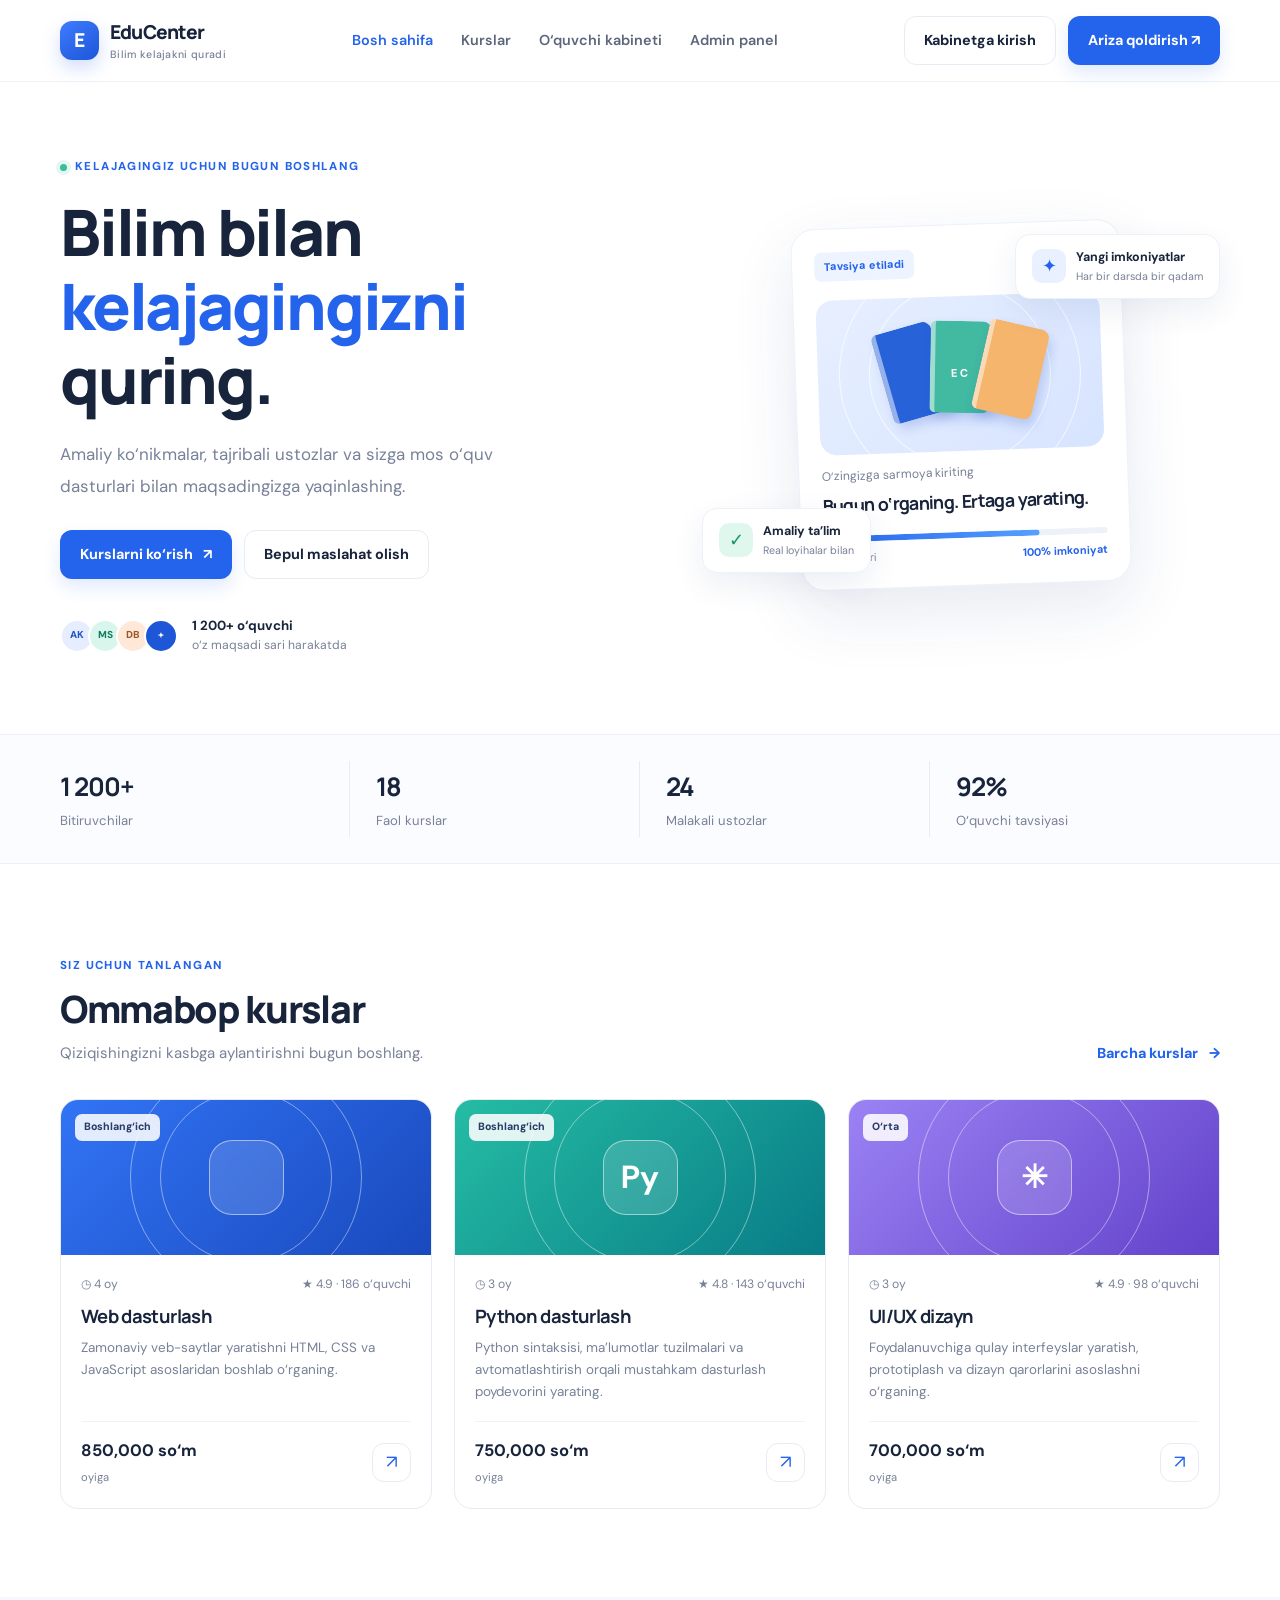
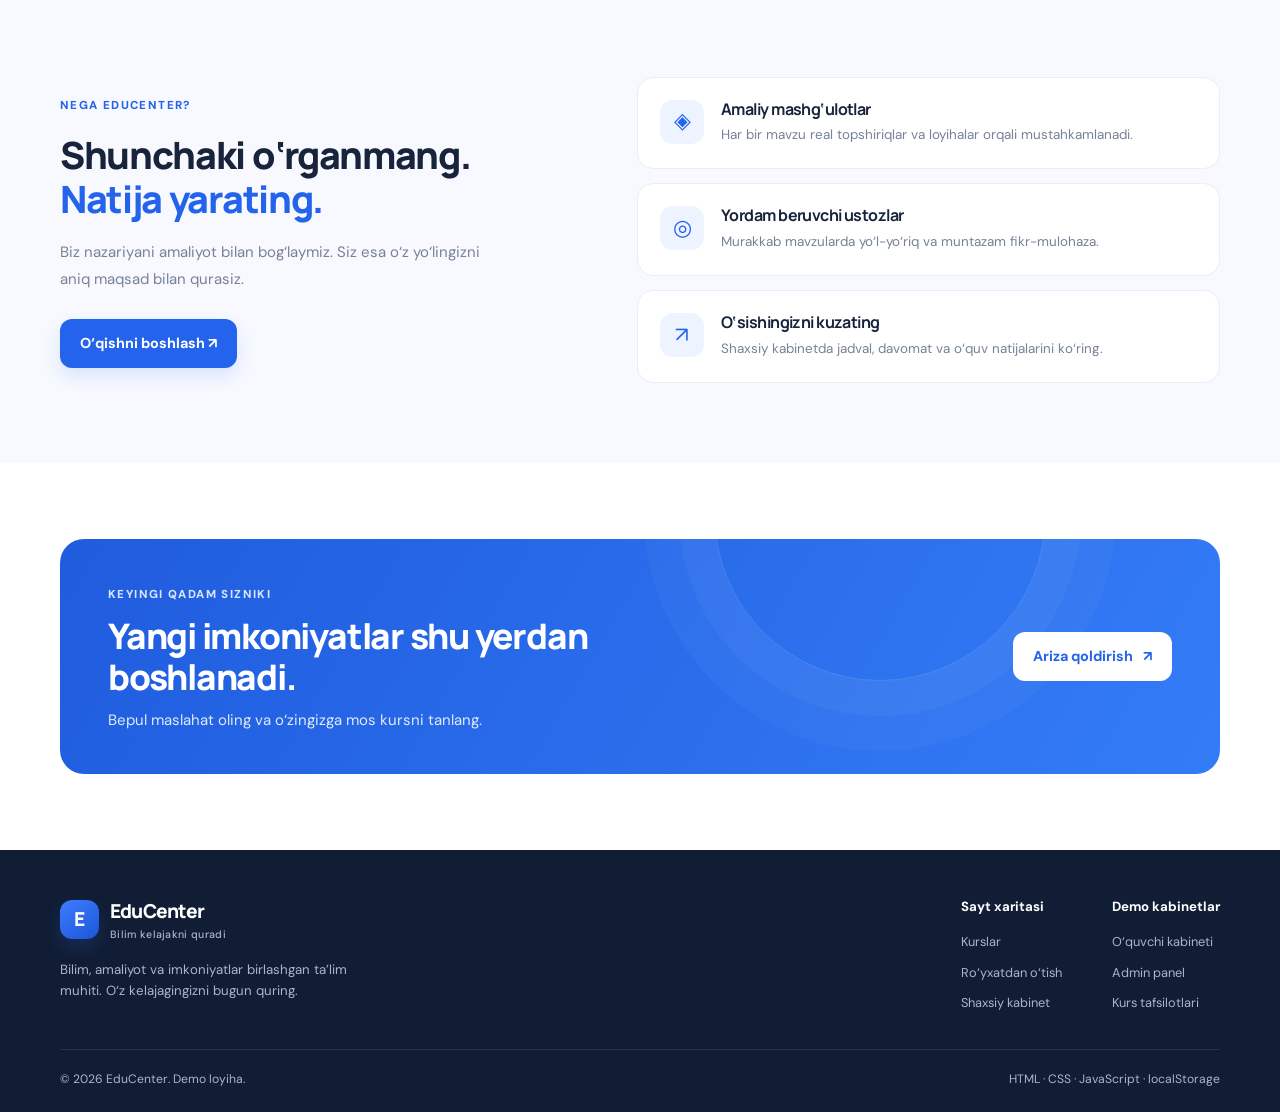
==== index.html @ 7890d6d8 "yuklayapman" ====
<!doctype html>
<html lang="uz">
<head>
  <meta charset="utf-8"><meta name="viewport" content="width=device-width, initial-scale=1">
  <title>EduCenter — Bilim kelajakni quradi</title>
  <link rel="stylesheet" href="css/style.css">
</head>
<body data-page="home">
  <div id="site-header"></div>
  <main>
    <section class="hero container">
      <div class="hero-copy">
        <span class="eyebrow"><span class="dot"></span> Kelajagingiz uchun bugun boshlang</span>
        <h1>Bilim bilan <span>kelajagingizni</span> quring.</h1>
        <p>Amaliy ko‘nikmalar, tajribali ustozlar va sizga mos o‘quv dasturlari bilan maqsadingizga yaqinlashing.</p>
        <div class="hero-actions"><a class="btn btn-primary" href="courses.html">Kurslarni ko‘rish <span>↗</span></a><a class="btn btn-light" href="register.html">Bepul maslahat olish</a></div>
        <div class="hero-proof"><div class="avatar-stack"><span>AK</span><span>MS</span><span>DB</span><span>+</span></div><div><strong>1 200+ o‘quvchi</strong><small>o‘z maqsadi sari harakatda</small></div></div>
      </div>
      <div class="hero-art">
        <div class="art-glow"></div><div class="floating-card card-top"><span class="mini-icon">✦</span><div><strong>Yangi imkoniyatlar</strong><small>Har bir darsda bir qadam</small></div></div>
        <div class="learning-card"><div class="learning-top"><span class="tag">Tavsiya etiladi</span><span class="round-icon">↗</span></div><div class="book-illustration"><div class="book book-one"></div><div class="book book-two"></div><div class="book book-three"></div><span>EC</span></div><p class="muted">O‘zingizga sarmoya kiriting</p><h3>Bugun o‘rganing. Ertaga yarating.</h3><div class="progress-line"><span></span></div><div class="progress-label"><span>O‘sish sari</span><strong>100% imkoniyat</strong></div></div>
        <div class="floating-card card-bottom"><span class="check-icon">✓</span><div><strong>Amaliy ta’lim</strong><small>Real loyihalar bilan</small></div></div>
      </div>
    </section>
    <section class="stats-strip"><div class="container stats-grid"><div><strong>1 200+</strong><span>Bitiruvchilar</span></div><div><strong>18</strong><span>Faol kurslar</span></div><div><strong>24</strong><span>Malakali ustozlar</span></div><div><strong>92%</strong><span>O‘quvchi tavsiyasi</span></div></div></section>
    <section class="section container"><div class="section-heading"><div><span class="eyebrow">Siz uchun tanlangan</span><h2>Ommabop kurslar</h2><p>Qiziqishingizni kasbga aylantirishni bugun boshlang.</p></div><a class="text-link" href="courses.html">Barcha kurslar <span>→</span></a></div><div class="course-grid" id="featured-courses"></div></section>
    <section class="why-section"><div class="container why-grid"><div><span class="eyebrow">Nega EduCenter?</span><h2>Shunchaki o‘rganmang.<br><span>Natija yarating.</span></h2><p class="muted">Biz nazariyani amaliyot bilan bog‘laymiz. Siz esa o‘z yo‘lingizni aniq maqsad bilan qurasiz.</p><a class="btn btn-primary" href="register.html">O‘qishni boshlash ↗</a></div><div class="benefit-list"><article class="benefit"><span class="benefit-icon">◈</span><div><h3>Amaliy mashg‘ulotlar</h3><p>Har bir mavzu real topshiriqlar va loyihalar orqali mustahkamlanadi.</p></div></article><article class="benefit"><span class="benefit-icon">◎</span><div><h3>Yordam beruvchi ustozlar</h3><p>Murakkab mavzularda yo‘l-yo‘riq va muntazam fikr-mulohaza.</p></div></article><article class="benefit"><span class="benefit-icon">↗</span><div><h3>O‘sishingizni kuzating</h3><p>Shaxsiy kabinetda jadval, davomat va o‘quv natijalarini ko‘ring.</p></div></article></div></div></section>
    <section class="cta container"><div><span class="eyebrow light-eyebrow">Keyingi qadam sizniki</span><h2>Yangi imkoniyatlar shu yerdan boshlanadi.</h2><p>Bepul maslahat oling va o‘zingizga mos kursni tanlang.</p></div><a class="btn btn-white" href="register.html">Ariza qoldirish <span>↗</span></a></section>
  </main>
  <div id="site-footer"></div>
  <script src="js/data.js"></script><script src="js/app.js"></script><script src="js/home.js"></script>
</body></html>
---- css/style.css ----
@import url('https://fonts.googleapis.com/css2?family=DM+Sans:wght@400;500;600;700&family=Manrope:wght@400;500;600;700;800&display=swap');
:root{--blue:#2463eb;--blue-dark:#1747b8;--navy:#14213d;--ink:#18243b;--muted:#778198;--line:#e7ebf3;--soft:#f5f8ff;--white:#fff;--green:#168568;--shadow:0 18px 50px rgba(29,55,105,.08);--radius:20px}*{box-sizing:border-box}html{scroll-behavior:smooth}body{margin:0;background:#fff;color:var(--ink);font-family:'DM Sans',sans-serif;font-size:15px;line-height:1.6}h1,h2,h3,h4,p{margin-top:0}h1,h2,h3{font-family:Manrope,sans-serif;letter-spacing:-.035em;line-height:1.16}h1{font-size:clamp(2.4rem,5vw,4.3rem);font-weight:800}h2{font-size:clamp(1.7rem,3vw,2.35rem);font-weight:800}h3{font-size:1.15rem}p{color:var(--muted)}a{color:inherit;text-decoration:none}button,input,select,textarea{font:inherit}button,a,select{ -webkit-tap-highlight-color:transparent}button{cursor:pointer}.container{width:min(1160px,calc(100% - 44px));margin-inline:auto}.site-header{height:82px;border-bottom:1px solid #eef1f7;background:rgba(255,255,255,.94);position:sticky;top:0;z-index:20;backdrop-filter:blur(16px)}.nav-wrap{height:100%;display:flex;align-items:center;justify-content:space-between;gap:24px}.brand{display:inline-flex;align-items:center;gap:11px;font-family:Manrope,sans-serif;font-weight:800;font-size:1.2rem;letter-spacing:-.04em}.brand-mark{display:grid;place-items:center;width:39px;height:39px;border-radius:12px;background:linear-gradient(145deg,#3f7cff,#1c55d8);color:white;font-weight:800;box-shadow:0 8px 18px #2463eb36}.brand-mark.large{width:54px;height:54px;font-size:1.35rem;margin-bottom:20px}.brand small{display:block;font-family:'DM Sans',sans-serif;font-size:.66rem;color:var(--muted);font-weight:500;letter-spacing:.03em}.nav-links{display:flex;align-items:center;gap:28px}.nav-links a{font-size:.9rem;font-weight:600;color:#5b667b;transition:.2s}.nav-links a:hover,.nav-links a.active{color:var(--blue)}.nav-actions{display:flex;align-items:center;gap:12px}.mobile-menu{display:none;border:0;background:var(--soft);border-radius:10px;padding:8px 12px;font-size:1.2rem}.btn{border:1px solid transparent;border-radius:12px;min-height:46px;padding:12px 19px;display:inline-flex;align-items:center;justify-content:center;gap:10px;font-weight:700;font-size:.9rem;transition:transform .2s,box-shadow .2s,background .2s}.btn:hover{transform:translateY(-2px)}.btn-primary{background:var(--blue);color:white;box-shadow:0 8px 18px #2463eb24}.btn-primary:hover{background:var(--blue-dark);box-shadow:0 10px 24px #2463eb36}.btn-light{background:white;border-color:var(--line);color:var(--ink)}.btn-light:hover{background:var(--soft)}.btn-white{background:white;color:var(--blue)}.btn-full{width:100%}.hero{min-height:560px;display:grid;grid-template-columns:1.05fr .95fr;align-items:center;gap:70px;padding-block:72px 78px}.eyebrow{display:inline-flex;align-items:center;gap:8px;text-transform:uppercase;letter-spacing:.12em;font-size:.72rem;font-weight:800;color:var(--blue);margin-bottom:18px}.dot{width:7px;height:7px;background:#35bf9a;border-radius:50%;box-shadow:0 0 0 4px #35bf9a20}.hero h1{max-width:620px;margin-bottom:22px}.hero h1 span,.page-title h1 span,.form-intro h1 span,.dashboard-welcome h1 span{color:var(--blue)}.hero-copy>p{font-size:1.06rem;max-width:500px;line-height:1.85;margin-bottom:28px}.hero-actions{display:flex;gap:12px;flex-wrap:wrap}.hero-proof{display:flex;align-items:center;gap:14px;margin-top:36px}.avatar-stack{display:flex;padding-left:6px}.avatar-stack span{display:grid;place-items:center;width:34px;height:34px;margin-left:-6px;border:2px solid white;border-radius:50%;background:#e5edff;color:#2257c9;font-size:.63rem;font-weight:800}.avatar-stack span:nth-child(2){background:#d8f6eb;color:#137e5f}.avatar-stack span:nth-child(3){background:#ffe8d8;color:#9b5728}.avatar-stack span:nth-child(4){background:#1d56d7;color:#fff}.hero-proof strong,.hero-proof small{display:block}.hero-proof strong{font-size:.83rem}.hero-proof small{font-size:.76rem;color:var(--muted)}.hero-art{min-height:410px;position:relative;display:grid;place-items:center}.art-glow{position:absolute;width:350px;height:350px;background:radial-gradient(circle,#d9e6ff 0%,#eef4ff 45%,transparent 72%);border-radius:50%}.learning-card{position:relative;z-index:2;background:white;border:1px solid #edf1f9;border-radius:24px;width:min(330px,82%);padding:22px;box-shadow:0 24px 65px #193b7d1b;transform:rotate(-2deg)}.learning-top{display:flex;align-items:center;justify-content:space-between}.tag{background:#edf3ff;color:var(--blue);font-size:.68rem;font-weight:800;padding:6px 10px;border-radius:7px}.round-icon{width:31px;height:31px;border-radius:50%;display:grid;place-items:center;background:var(--soft);color:var(--blue)}.book-illustration{height:155px;margin:18px 0 12px;border-radius:17px;background:linear-gradient(135deg,#e7efff,#d7e4ff);display:flex;align-items:center;justify-content:center;position:relative;overflow:hidden}.book-illustration:before,.book-illustration:after{content:"";position:absolute;border:1px solid #ffffffa8;border-radius:50%;width:180px;height:180px}.book-illustration:after{width:240px;height:240px}.book{height:92px;width:61px;border-radius:6px 9px 9px 6px;box-shadow:4px 6px 12px #1747b833;position:relative;z-index:1;border-left:5px solid #ffffff80}.book-one{background:#2862d8;transform:rotate(-14deg) translateX(13px)}.book-two{background:#42b9a1;transform:rotate(3deg) translateY(-7px)}.book-three{background:#f6b56c;transform:rotate(15deg) translateX(-11px)}.book-illustration>span{position:absolute;z-index:2;color:white;font-size:.7rem;font-weight:800;letter-spacing:.1em}.learning-card .muted{font-size:.76rem;margin-bottom:7px}.learning-card h3{font-size:1.12rem;line-height:1.4;margin-bottom:17px}.progress-line{height:6px;background:#edf1f8;border-radius:8px;overflow:hidden}.progress-line span{display:block;width:76%;height:100%;background:linear-gradient(90deg,#2463eb,#54a1ff);border-radius:8px}.progress-label{display:flex;justify-content:space-between;margin-top:8px;font-size:.68rem;color:var(--muted)}.progress-label strong{color:var(--blue)}.floating-card{position:absolute;z-index:3;display:flex;align-items:center;gap:10px;background:white;border:1px solid #edf1f9;padding:13px 16px;border-radius:15px;box-shadow:0 12px 32px #193b7d15}.floating-card strong,.floating-card small{display:block}.floating-card strong{font-size:.78rem}.floating-card small{font-size:.67rem;color:var(--muted)}.card-top{top:34px;right:0}.card-bottom{bottom:37px;left:0}.mini-icon,.check-icon{width:34px;height:34px;border-radius:10px;display:grid;place-items:center;background:#e9f0ff;color:var(--blue);font-size:1.1rem}.check-icon{background:#e0f7ee;color:#15936b}.stats-strip{border-block:1px solid #edf1f7;background:#fbfcff}.stats-grid{display:grid;grid-template-columns:repeat(4,1fr);padding-block:26px}.stats-grid>div{padding:6px 26px;border-right:1px solid var(--line);display:flex;flex-direction:column;gap:2px}.stats-grid>div:first-child{padding-left:0}.stats-grid>div:last-child{border:0}.stats-grid strong{font-family:Manrope,sans-serif;font-size:1.6rem;letter-spacing:-.04em}.stats-grid span{font-size:.82rem;color:var(--muted)}.section{padding-block:88px}.section-heading{display:flex;align-items:end;justify-content:space-between;gap:25px;margin-bottom:34px}.section-heading .eyebrow{margin-bottom:12px}.section-heading h2{margin-bottom:10px}.section-heading p{margin-bottom:0}.text-link{font-weight:800;color:var(--blue);font-size:.9rem;white-space:nowrap}.text-link span{margin-left:8px}.course-grid{display:grid;grid-template-columns:repeat(3,minmax(0,1fr));gap:22px}.course-card{border:1px solid var(--line);border-radius:18px;overflow:hidden;background:white;transition:transform .22s,box-shadow .22s;display:flex;flex-direction:column}.course-card:hover{transform:translateY(-5px);box-shadow:var(--shadow)}.course-art{height:155px;display:grid;place-items:center;position:relative;overflow:hidden}.course-art:before,.course-art:after{content:"";position:absolute;border:1px solid #ffffff70;border-radius:50%;width:170px;height:170px}.course-art:after{width:230px;height:230px}.course-art .course-symbol{z-index:1;display:grid;place-items:center;width:75px;height:75px;background:#ffffff25;border:1px solid #ffffff80;border-radius:23px;color:white;font-size:2rem;font-weight:700;backdrop-filter:blur(6px)}.art-blue{background:linear-gradient(135deg,#3274f5,#1949bd)}.art-teal{background:linear-gradient(135deg,#25bca4,#087c87)}.art-violet{background:linear-gradient(135deg,#9b82f4,#6242ca)}.art-orange{background:linear-gradient(135deg,#ffbd78,#ed7b42)}.art-pink{background:linear-gradient(135deg,#f58ab6,#d54f86)}.art-navy{background:linear-gradient(135deg,#4b628d,#1b2f53)}.course-art .course-level{position:absolute;top:14px;left:14px;z-index:2;background:#ffffffdd;color:#263b66;padding:5px 9px;border-radius:7px;font-size:.66rem;font-weight:800}.course-content{padding:20px;display:flex;flex-direction:column;flex:1}.course-meta{display:flex;justify-content:space-between;gap:10px;color:var(--muted);font-size:.76rem;margin-bottom:12px}.course-content h3{margin-bottom:9px}.course-content p{font-size:.84rem;line-height:1.65;margin-bottom:18px}.course-bottom{display:flex;align-items:center;justify-content:space-between;gap:12px;margin-top:auto;padding-top:15px;border-top:1px solid #eff2f7}.course-price strong{display:block;font-size:1.04rem;color:var(--ink)}.course-price small{font-size:.7rem;color:var(--muted)}.arrow-button{width:39px;height:39px;border:1px solid var(--line);border-radius:12px;display:grid;place-items:center;color:var(--blue);font-size:1.15rem}.why-section{background:#f7f9ff;padding-block:80px}.why-grid{display:grid;grid-template-columns:.9fr 1.1fr;gap:100px;align-items:center}.why-grid h2{margin-bottom:18px}.why-grid h2 span{color:var(--blue)}.why-grid .muted{max-width:420px;line-height:1.8;margin-bottom:26px}.benefit-list{display:grid;gap:14px}.benefit{display:flex;gap:17px;padding:22px;border:1px solid #e8edf7;border-radius:16px;background:#fff}.benefit-icon{flex:0 0 44px;height:44px;border-radius:13px;background:#edf3ff;color:var(--blue);display:grid;place-items:center;font-size:1.35rem}.benefit h3{margin-bottom:6px;font-size:1rem}.benefit p{margin:0;font-size:.84rem;line-height:1.65}.cta{margin-block:76px;background:linear-gradient(120deg,#1f5cde,#347cf7);border-radius:24px;padding:42px 48px;color:white;display:flex;align-items:center;justify-content:space-between;gap:30px;position:relative;overflow:hidden}.cta:after{content:"";position:absolute;width:330px;height:330px;border:1px solid #ffffff25;border-radius:50%;right:15%;top:-190px;box-shadow:0 0 0 35px #ffffff09,0 0 0 70px #ffffff07}.cta>div,.cta>a{position:relative;z-index:1}.cta h2{font-size:clamp(1.6rem,3vw,2.2rem);max-width:650px;margin-bottom:10px}.cta p{color:#e1eaff;margin-bottom:0}.light-eyebrow{color:#d9e5ff;margin-bottom:12px}.site-footer{background:#111d34;color:#fff;padding:46px 0 22px}.footer-top{display:flex;justify-content:space-between;gap:35px;padding-bottom:35px}.footer-about{max-width:330px}.footer-about p{font-size:.83rem;color:#aab5cb;margin-top:15px}.footer-links{display:flex;gap:50px}.footer-links div{display:flex;flex-direction:column;gap:10px}.footer-links strong{font-size:.83rem;margin-bottom:5px}.footer-links a{font-size:.8rem;color:#aab5cb}.footer-links a:hover{color:white}.footer-bottom{border-top:1px solid #ffffff18;padding-top:20px;display:flex;justify-content:space-between;color:#aab5cb;font-size:.76rem}.footer-bottom p{margin:0;color:inherit}.page-main{padding-block:60px 90px;min-height:60vh}.page-title{display:flex;align-items:end;justify-content:space-between;gap:25px;margin-bottom:32px}.page-title h1{font-size:clamp(2.2rem,4vw,3.25rem);margin-bottom:12px}.page-title p{max-width:620px;margin-bottom:0}.page-stat{border:1px solid var(--line);border-radius:14px;padding:14px 20px;min-width:135px;text-align:center}.page-stat strong,.page-stat span{display:block}.page-stat strong{font-family:Manrope,sans-serif;font-size:1.7rem}.page-stat span{font-size:.75rem;color:var(--muted)}.filter-bar{display:flex;align-items:center;gap:12px;padding:14px;background:#f8faff;border:1px solid #edf1f8;border-radius:16px;margin-bottom:28px}.search-box{flex:1;display:flex;align-items:center;gap:10px;background:white;border:1px solid var(--line);border-radius:11px;padding:0 13px;min-height:44px;color:#8a95aa}.search-box span{font-size:1.4rem}.search-box input{border:0;outline:0;width:100%;min-width:0;background:transparent;color:var(--ink)}.filter-bar select,select,input:not([type=checkbox]),textarea{color:var(--ink)}.filter-bar select{border:1px solid var(--line);border-radius:11px;background:white;min-height:44px;padding:0 35px 0 12px;outline-color:var(--blue)}.empty-state{text-align:center;padding:70px 20px;border:1px dashed #d9e1f0;border-radius:18px}.empty-state>span{font-size:2.5rem;color:#aab8d3}.empty-state h3{margin:12px 0 6px}.empty-state p{margin:0}.hidden{display:none!important}.form-layout{display:grid;grid-template-columns:.85fr 1.15fr;gap:80px;align-items:start;padding-block:15px}.form-intro{padding-top:32px}.form-intro h1{font-size:clamp(2.5rem,4vw,3.6rem)}.form-intro>p{max-width:430px;line-height:1.8}.form-note{display:flex;gap:13px;margin-top:28px;align-items:start}.form-note>span{display:grid;place-items:center;flex:0 0 30px;height:30px;border-radius:9px;background:#e3f7ef;color:#138661;font-weight:800}.form-note strong{font-size:.9rem}.form-note p{font-size:.8rem;margin:4px 0 0}.panel{border:1px solid var(--line);border-radius:19px;background:white;padding:26px;box-shadow:0 8px 30px #1b3b7710}.form-panel h2{font-size:1.55rem;margin-bottom:7px}.form-panel>p{font-size:.84rem}.form-panel label,.login-panel label,.modal label{display:flex;flex-direction:column;gap:7px;margin-top:16px;font-size:.82rem;font-weight:700}.form-panel input,.form-panel select,.form-panel textarea,.login-panel input,.login-panel select,.modal input,.modal select{width:100%;border:1px solid #dfe5ef;border-radius:10px;min-height:45px;padding:10px 12px;background:white;outline:none;transition:border .2s,box-shadow .2s}.form-panel textarea{resize:vertical}.form-panel input:focus,.form-panel select:focus,.form-panel textarea:focus,.login-panel input:focus,.login-panel select:focus,.modal input:focus,.modal select:focus{border-color:#7da4ff;box-shadow:0 0 0 3px #2463eb12}.form-row{display:grid;grid-template-columns:1fr 1fr;gap:14px}.optional{color:#929bad;font-weight:400}.checkbox-label{display:flex!important;flex-direction:row!important;align-items:center;gap:9px!important;font-weight:500!important;color:#58647a}.checkbox-label input{width:16px;height:16px;min-height:16px;accent-color:var(--blue)}.form-panel .btn{margin-top:20px}.form-feedback{font-size:.84rem;margin:12px 0 0}.form-feedback.success{color:var(--green)}.form-feedback.error{color:#cf4141}.login-wrap{display:grid;place-items:center;padding-block:60px 90px}.login-panel{width:min(450px,100%);padding:34px}.login-panel h1{font-size:2rem;margin:10px 0}.login-panel>p{font-size:.85rem}.login-panel .btn{margin-top:24px}.demo-credentials{margin-top:22px;background:#f6f8fd;padding:14px;border-radius:11px;display:flex;flex-direction:column;gap:4px;font-size:.77rem;color:#6e7a91}.demo-credentials strong{color:var(--ink);margin-bottom:3px}.dashboard-main{padding-block:42px 80px}.dashboard-welcome{display:flex;justify-content:space-between;align-items:center;gap:20px;margin-bottom:28px}.dashboard-welcome .eyebrow{margin-bottom:9px}.dashboard-welcome h1{font-size:2.3rem;margin-bottom:8px}.dashboard-welcome p{margin-bottom:0}.metric-grid{display:grid;grid-template-columns:repeat(3,minmax(0,1fr));gap:17px;margin-bottom:22px}.metric-card{border:1px solid var(--line);border-radius:16px;padding:20px;display:grid;grid-template-columns:42px 1fr;align-items:center;column-gap:12px;row-gap:2px}.metric-icon{grid-row:span 3;width:42px;height:42px;border-radius:12px;display:grid;place-items:center;font-size:1.2rem}.metric-icon.blue{background:#eaf0ff;color:#2463eb}.metric-icon.green{background:#e3f8ef;color:#138c68}.metric-icon.purple{background:#f0eaff;color:#8055d7}.metric-icon.orange{background:#fff0df;color:#b56a15}.metric-card .muted{font-size:.78rem}.metric-card>strong{font-family:Manrope,sans-serif;font-size:1.65rem;line-height:1.25}.metric-card small{font-size:.72rem;color:#929bad}.dashboard-columns{display:grid;grid-template-columns:1fr 1fr;gap:20px;margin-bottom:22px}.panel-heading{display:flex;align-items:start;justify-content:space-between;gap:15px;margin-bottom:22px}.panel-heading h2{font-size:1.15rem;margin-bottom:6px;letter-spacing:-.02em}.panel-heading p{font-size:.78rem;margin:0}.pill{display:inline-flex;align-items:center;border-radius:8px;padding:5px 9px;font-size:.68rem;font-weight:800;white-space:nowrap}.pill-blue{background:#edf3ff;color:var(--blue)}.progress-list{display:grid;gap:20px}.progress-item-head{display:flex;justify-content:space-between;gap:12px;font-size:.82rem;font-weight:700;margin-bottom:9px}.progress-item-head span:last-child{color:var(--blue)}.progress-track{height:7px;border-radius:10px;background:#edf1f8;overflow:hidden}.progress-track span{display:block;height:100%;background:linear-gradient(90deg,#2463eb,#63a4ff);border-radius:10px}.schedule-list{display:grid;gap:14px}.schedule-item{display:flex;align-items:center;gap:13px}.schedule-date{width:48px;flex:0 0 48px;height:52px;border:1px solid var(--line);border-radius:11px;display:flex;flex-direction:column;align-items:center;justify-content:center;background:#fafbff}.schedule-date strong{font-size:1.05rem;line-height:1.2}.schedule-date span{font-size:.62rem;text-transform:uppercase;color:var(--muted)}.schedule-info{flex:1;min-width:0}.schedule-info strong,.schedule-info span{display:block}.schedule-info strong{font-size:.82rem}.schedule-info span{font-size:.73rem;color:var(--muted)}.schedule-time{font-size:.73rem;font-weight:700;color:var(--blue);white-space:nowrap}.table-panel{padding:24px 0 0;overflow:hidden}.table-panel>.panel-heading{padding-inline:24px}.table-scroll{overflow-x:auto;width:100%}table{border-collapse:collapse;width:100%;text-align:left;font-size:.8rem;white-space:nowrap}thead{background:#f8faff}th{font-size:.7rem;text-transform:uppercase;letter-spacing:.05em;color:#818ba0;font-weight:800}th,td{padding:14px 18px;border-bottom:1px solid #edf0f6}tbody tr:last-child td{border-bottom:0}td{color:#4f5b70}td strong{color:var(--ink)}.grade-badge{font-weight:800;color:#138661;background:#e3f8ef;padding:5px 9px;border-radius:7px}.status-badge{display:inline-flex;align-items:center;gap:6px;font-size:.72rem;font-weight:700}.status-badge:before{content:"";width:6px;height:6px;border-radius:50%;background:currentColor}.status-active,.status-paid{color:#148562}.status-trial,.status-pending{color:#bd7b21}.status-stopped,.status-debt{color:#c94a55}.panel-icon{color:var(--blue);font-size:1.25rem}.admin-heading{align-items:center}.filter-bar.compact{margin:0 20px 15px;padding:0;background:white;border:0}.filter-bar.compact .search-box{max-width:390px}.filter-bar.compact select{min-width:150px}.table-actions{display:flex;gap:7px}.icon-button{border:1px solid var(--line);background:white;border-radius:8px;width:31px;height:31px;color:#5b6a85}.icon-button:hover{background:#edf3ff;color:var(--blue)}.delete-button:hover{background:#fff0f0;color:#c33}.empty-inline{padding:25px;text-align:center;color:var(--muted);font-size:.85rem}.application-list,.payment-list{display:grid;gap:14px}.application-item{display:flex;gap:12px;align-items:flex-start;padding-bottom:13px;border-bottom:1px solid #edf0f6}.application-item:last-child{border-bottom:0;padding-bottom:0}.app-avatar{width:37px;height:37px;flex:0 0 37px;border-radius:12px;display:grid;place-items:center;background:#eaf0ff;color:var(--blue);font-weight:800;font-size:.75rem}.application-item>div:nth-child(2){flex:1;min-width:0}.application-item strong,.application-item span{display:block}.application-item strong{font-size:.82rem}.application-item span{font-size:.73rem;color:var(--muted)}.application-item small{font-size:.68rem;color:#9aa3b4;white-space:nowrap}.payment-row{display:flex;align-items:center;gap:12px}.payment-dot{width:9px;height:9px;border-radius:50%;background:#148562}.payment-dot.pending{background:#e5a13d}.payment-row>div{flex:1}.payment-row strong,.payment-row span{display:block}.payment-row strong{font-size:.82rem}.payment-row span{font-size:.72rem;color:var(--muted)}.payment-amount{font-weight:800;font-size:.8rem}.modal{border:0;border-radius:20px;padding:0;width:min(520px,calc(100% - 28px));max-height:90vh;overflow:auto;box-shadow:0 25px 90px #0f1c3540}.modal::backdrop{background:#12213d80;backdrop-filter:blur(3px)}.modal form{padding:26px}.modal-heading{display:flex;justify-content:space-between;align-items:start}.modal-heading h2{font-size:1.45rem;margin-bottom:6px}.modal-heading .eyebrow{margin-bottom:8px}.modal-heading .icon-button{font-size:1.35rem;width:35px;height:35px}.modal label{margin-top:14px}.modal-actions{display:flex;justify-content:flex-end;gap:10px;margin-top:24px}.loading-card{padding:40px;text-align:center;background:var(--soft);border-radius:16px}.detail-layout{display:grid;grid-template-columns:1.25fr .75fr;gap:25px;align-items:start}.detail-main .course-art{height:260px;border-radius:18px;margin-bottom:25px}.detail-main h1{font-size:2.7rem}.detail-main>p{line-height:1.85}.detail-side{position:sticky;top:105px}.detail-side .course-price strong{font-size:1.8rem}.detail-feature{display:flex;gap:10px;align-items:center;padding:12px 0;border-bottom:1px solid var(--line);font-size:.85rem}.detail-feature span{color:var(--blue);font-weight:800}.detail-side .btn{margin-top:20px}.detail-side .muted{font-size:.76rem;margin-top:12px}.detail-bullets{padding-left:20px;color:#68758c}.detail-bullets li{padding:5px 0}.not-found{text-align:center;padding:80px 20px}.not-found h1{font-size:2.5rem}.not-found p{margin-bottom:25px}.toast{position:fixed;right:24px;bottom:24px;background:#14213d;color:white;padding:14px 18px;border-radius:12px;box-shadow:var(--shadow);z-index:100;font-size:.85rem;animation:toast-in .2s ease}@keyframes toast-in{from{transform:translateY(8px);opacity:0}to{transform:translateY(0);opacity:1}}@media(max-width:950px){.nav-links{gap:15px}.hero{gap:30px}.why-grid{gap:45px}.course-grid{grid-template-columns:repeat(2,minmax(0,1fr))}.form-layout{gap:35px}.footer-links{gap:25px}}@media(max-width:760px){.container{width:min(100% - 32px,600px)}.site-header{height:72px}.nav-wrap{position:relative}.mobile-menu{display:block}.nav-links{display:none;position:absolute;top:63px;left:0;right:0;background:white;border:1px solid var(--line);border-radius:14px;padding:17px;box-shadow:var(--shadow);flex-direction:column;align-items:stretch;gap:0}.nav-links.open{display:flex}.nav-links a{padding:11px 5px;border-bottom:1px solid #f0f2f7}.nav-links a:last-child{border-bottom:0}.nav-actions .btn{display:none}.hero{grid-template-columns:1fr;padding-block:54px 55px;gap:25px}.hero h1{font-size:clamp(2.6rem,10vw,3.6rem)}.hero-art{min-height:360px}.art-glow{width:300px;height:300px}.learning-card{width:290px}.card-top{right:0;top:12px}.card-bottom{bottom:10px;left:0}.stats-grid{grid-template-columns:repeat(2,1fr);row-gap:20px}.stats-grid>div{padding:5px 15px;border-right:1px solid var(--line)}.stats-grid>div:nth-child(2){border-right:0}.stats-grid>div:nth-child(3){padding-left:0}.stats-grid>div:nth-child(3),.stats-grid>div:nth-child(4){border-top:1px solid var(--line);padding-top:18px}.section{padding-block:60px}.section-heading{align-items:start;flex-direction:column}.course-grid{grid-template-columns:1fr 1fr;gap:14px}.course-art{height:130px}.course-content{padding:15px}.course-content h3{font-size:1rem}.course-content p{font-size:.78rem}.course-meta{font-size:.69rem;flex-wrap:wrap}.course-bottom{gap:5px}.course-price strong{font-size:.9rem}.arrow-button{width:34px;height:34px;flex:0 0 34px}.why-section{padding-block:55px}.why-grid{grid-template-columns:1fr;gap:30px}.cta{margin-block:45px;padding:30px 25px;align-items:flex-start;flex-direction:column}.footer-top{flex-direction:column}.footer-links{justify-content:space-between}.footer-bottom{gap:10px;flex-direction:column}.page-main{padding-block:40px 65px}.page-title{align-items:start;flex-direction:column}.page-stat{display:flex;align-items:center;gap:10px;padding:8px 14px}.page-stat strong{font-size:1.25rem}.filter-bar{flex-wrap:wrap}.search-box{flex-basis:100%}.filter-bar select{flex:1;min-width:0}.form-layout{grid-template-columns:1fr;gap:30px}.form-intro{padding-top:0}.form-intro h1{font-size:2.6rem}.dashboard-main{padding-block:32px 60px}.dashboard-welcome{align-items:flex-start;flex-direction:column}.dashboard-welcome h1{font-size:2rem}.metric-grid{grid-template-columns:repeat(2,minmax(0,1fr));gap:11px}.metric-card{padding:14px;grid-template-columns:34px 1fr;column-gap:9px}.metric-icon{width:34px;height:34px;font-size:1rem}.metric-card>strong{font-size:1.4rem}.metric-card .muted{font-size:.7rem}.metric-card small{font-size:.65rem}.dashboard-columns{grid-template-columns:1fr;gap:15px}.panel{padding:20px}.table-panel{padding:20px 0 0}.table-panel>.panel-heading{padding-inline:20px}.admin-heading{align-items:flex-start;flex-direction:column}.filter-bar.compact{margin-inline:15px;flex-direction:column;align-items:stretch}.filter-bar.compact .search-box{max-width:none;flex-basis:auto}.detail-layout{grid-template-columns:1fr}.detail-side{position:static}.detail-main h1{font-size:2.2rem}}@media(max-width:430px){.brand{font-size:1.05rem}.brand-mark{width:35px;height:35px}.hero-actions .btn{width:100%}.hero-art{min-height:325px}.learning-card{width:260px;padding:17px}.book-illustration{height:125px}.floating-card{padding:10px 12px}.floating-card strong{font-size:.7rem}.floating-card small{font-size:.6rem}.course-grid{grid-template-columns:1fr}.course-art{height:150px}.course-content{padding:19px}.course-content h3{font-size:1.12rem}.course-content p{font-size:.84rem}.form-row{grid-template-columns:1fr;gap:0}.login-panel{padding:25px}.metric-grid{grid-template-columns:1fr 1fr}.metric-card{grid-template-columns:1fr}.metric-icon{grid-row:auto;margin-bottom:5px}.metric-card>strong{font-size:1.3rem}.footer-links{gap:15px}.footer-links a{font-size:.74rem}.cta .btn{width:100%}}
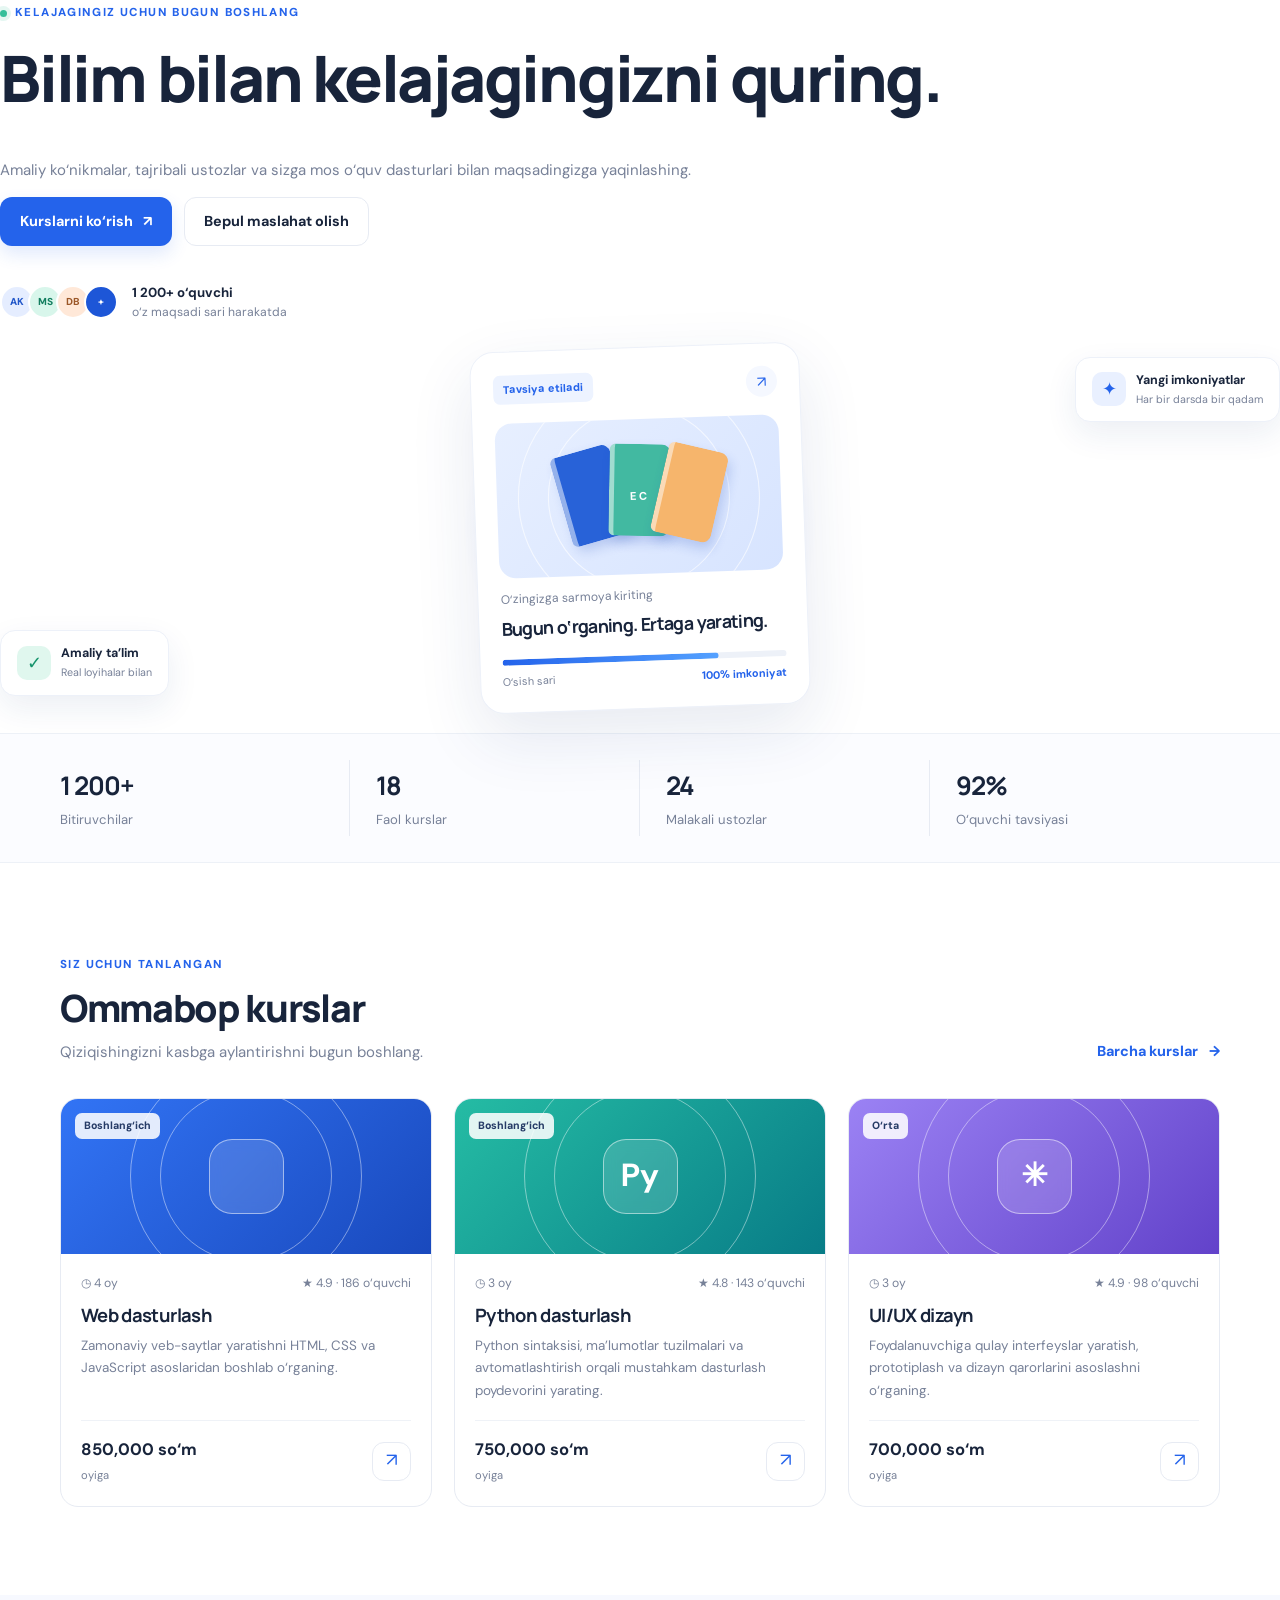
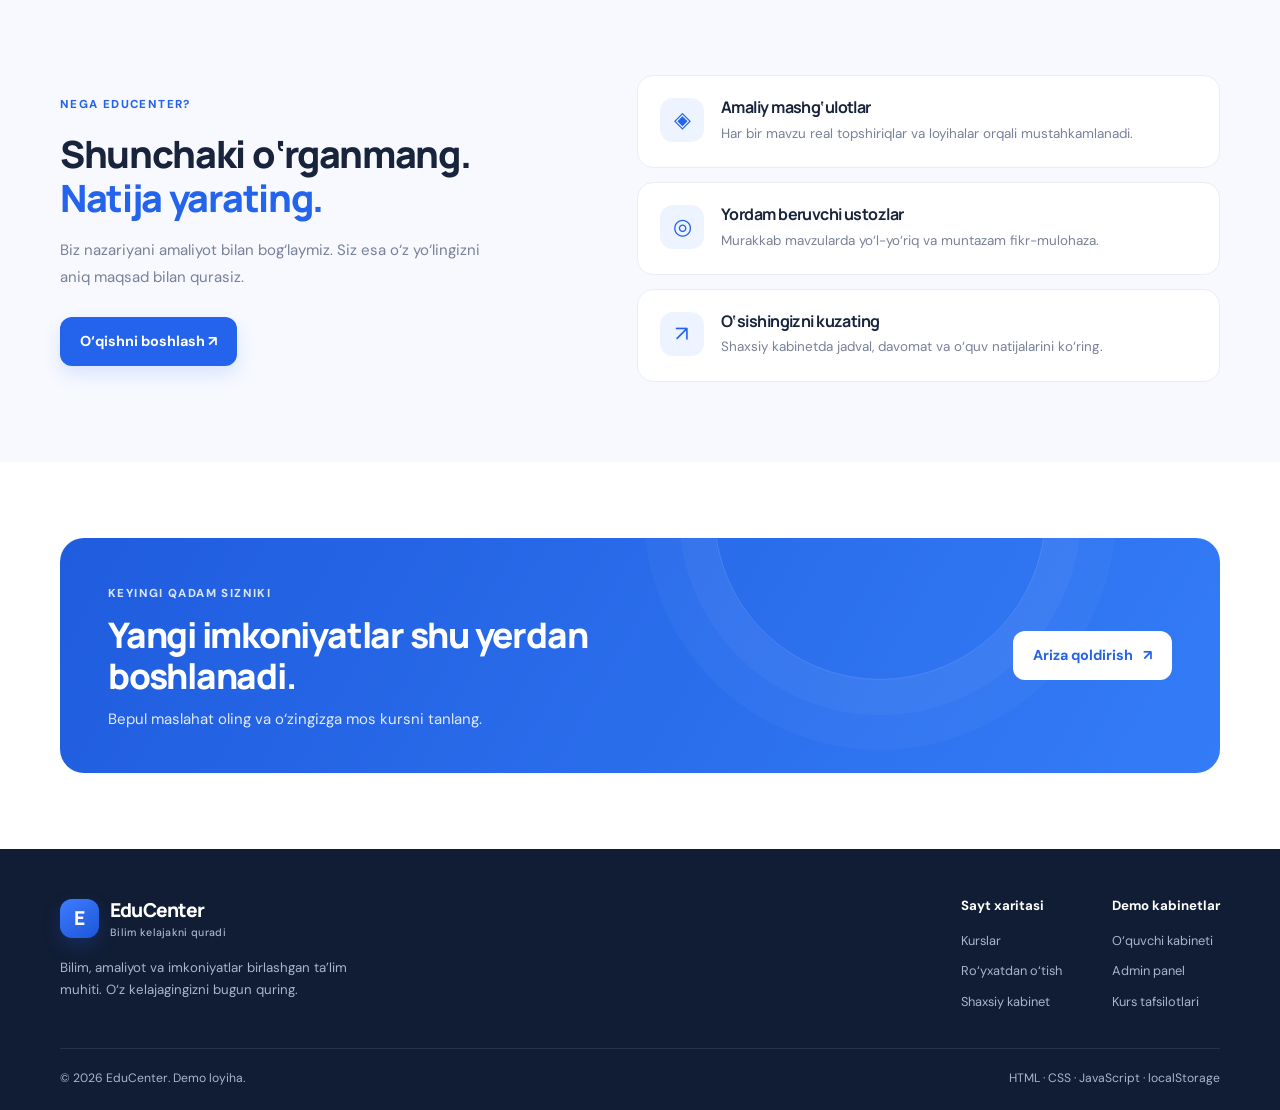
==== commit 76008158: "sdc" ====
--- a/index.html
+++ b/index.html
@@ -6,10 +6,7 @@
   <link rel="stylesheet" href="css/style.css">
 </head>
 <body data-page="home">
-  <div id="site-header"></div>
-  <main>
-    <section class="hero container">
-      <div class="hero-copy">
+  
         <span class="eyebrow"><span class="dot"></span> Kelajagingiz uchun bugun boshlang</span>
         <h1>Bilim bilan <span>kelajagingizni</span> quring.</h1>
         <p>Amaliy ko‘nikmalar, tajribali ustozlar va sizga mos o‘quv dasturlari bilan maqsadingizga yaqinlashing.</p>
